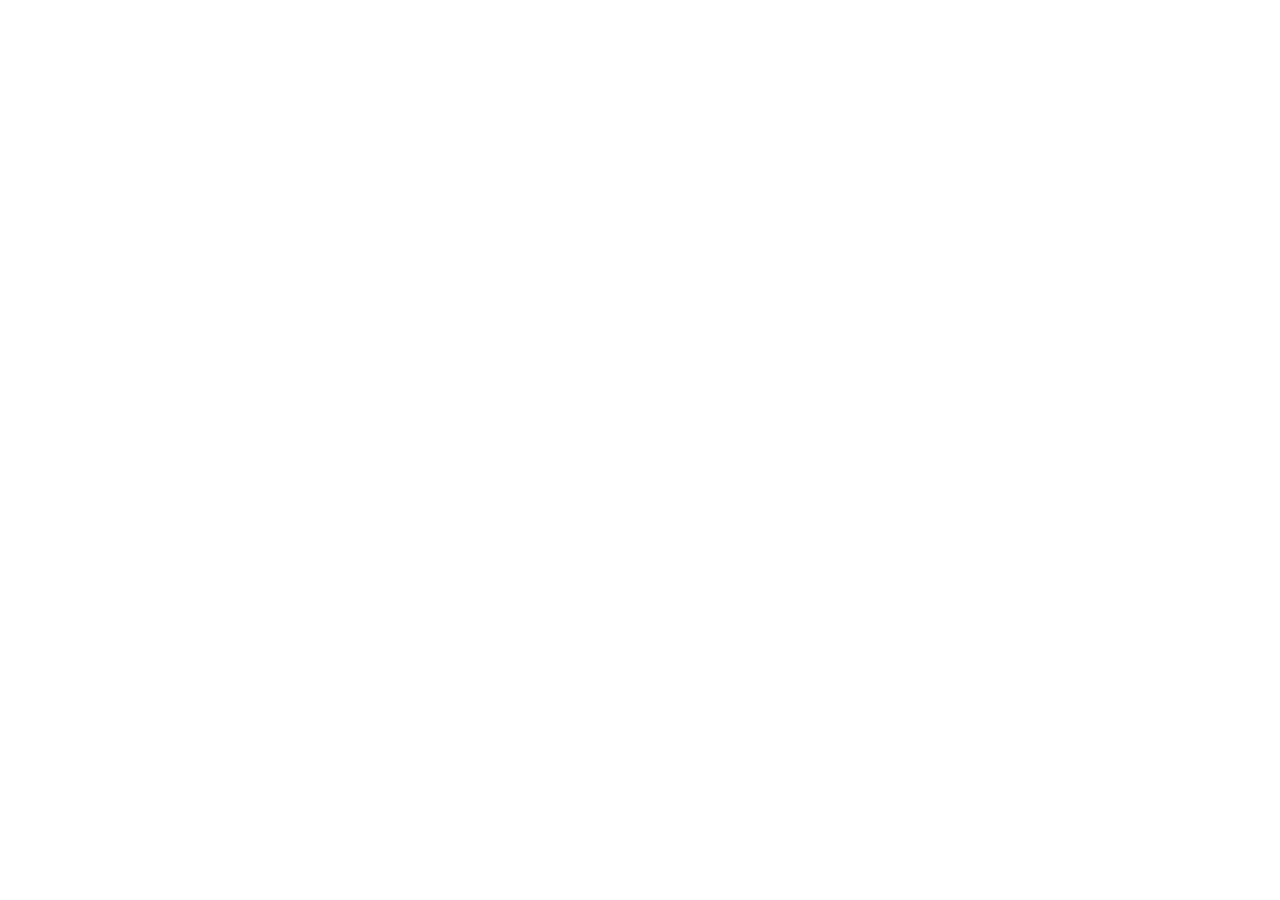
==== Exercise 4/Exercise 4.3/index.html @ e8a5cbc6 "Exercise 4.3" ====
<!DOCTYPE html>
<html lang="en">
<head>
    <meta charset="UTF-8">
    <meta name="viewport" content="width=device-width, initial-scale=1.0">
    <title>Exercise 4.3</title>

</head>
<body>
    <div class="responsive-svg-container">
        
    </div>

    <script src="https://d3js.org/d3.v7.min.js"></script>
    <script src="js/main.js"></script>
</body>
</html>
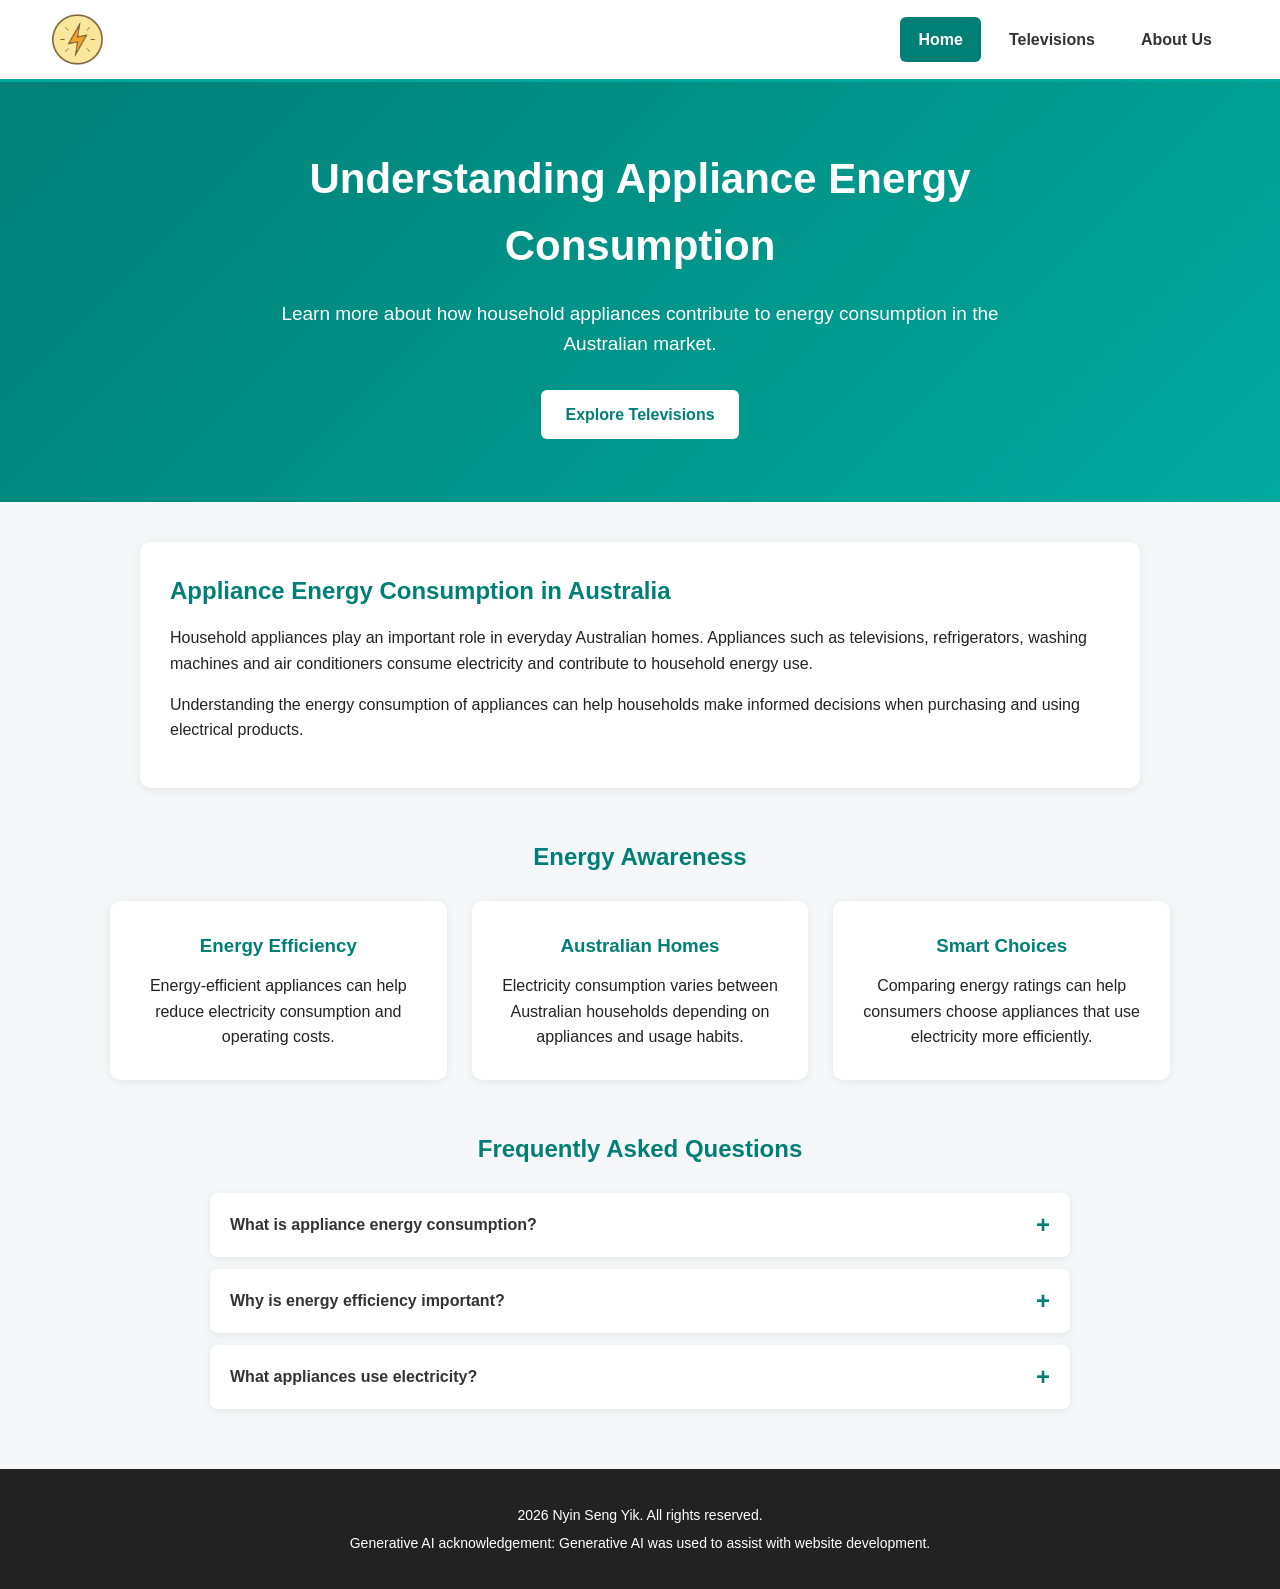
==== commit b883e434: "Exercise 4.3" ====
--- a/Exercise 4/Exercise 4.3/index.html
+++ b/Exercise 4/Exercise 4.3/index.html
@@ -3,13 +3,179 @@
 <head>
     <meta charset="UTF-8">
     <meta name="viewport" content="width=device-width, initial-scale=1.0">
-    <title>Exercise 4.3</title>
+    <title>PowerWise - Home</title>
+    <link rel="stylesheet" href="assets/css/style.css">
+</head>
 
-</head>
 <body>
-    <div class="responsive-svg-container">
-        
-    </div>
+
+    <!-- Navigation -->
+    <header>
+        <nav class="navbar">
+
+            <a href="index.html" class="logo-link">
+                <img src="assets/img/power.png" alt="PowerWise logo" class="logo">
+            </a>
+
+            <ul class="nav-links">
+                <li>
+                    <a href="index.html" class="active">Home</a>
+                </li>
+                <li>
+                    <a href="televisions.html">Televisions</a>
+                </li>
+                <li>
+                    <a href="about.html">About Us</a>
+                </li>
+            </ul>
+
+        </nav>
+    </header>
+
+    <!-- Main Content -->
+    <main>
+
+        <!-- Hero Section -->
+        <section class="hero">
+            <div class="hero-content">
+                <h1>Understanding Appliance Energy Consumption</h1>
+
+                <p>
+                    Learn more about how household appliances contribute
+                    to energy consumption in the Australian market.
+                </p>
+
+                <a href="televisions.html" class="button">
+                    Explore Televisions
+                </a>
+            </div>
+        </section>
+
+        <!-- Introduction -->
+        <section class="content-section">
+
+            <h2>Appliance Energy Consumption in Australia</h2>
+
+            <p>
+                Household appliances play an important role in everyday
+                Australian homes. Appliances such as televisions,
+                refrigerators, washing machines and air conditioners
+                consume electricity and contribute to household energy use.
+            </p>
+
+            <p>
+                Understanding the energy consumption of appliances can help
+                households make informed decisions when purchasing and using
+                electrical products.
+            </p>
+
+        </section>
+
+        <!-- Energy Information Cards -->
+        <section class="cards-section">
+
+            <h2>Energy Awareness</h2>
+
+            <div class="cards">
+
+                <article class="card">
+                    <h3>Energy Efficiency</h3>
+                    <p>
+                        Energy-efficient appliances can help reduce
+                        electricity consumption and operating costs.
+                    </p>
+                </article>
+
+                <article class="card">
+                    <h3>Australian Homes</h3>
+                    <p>
+                        Electricity consumption varies between Australian
+                        households depending on appliances and usage habits.
+                    </p>
+                </article>
+
+                <article class="card">
+                    <h3>Smart Choices</h3>
+                    <p>
+                        Comparing energy ratings can help consumers choose
+                        appliances that use electricity more efficiently.
+                    </p>
+                </article>
+
+            </div>
+
+        </section>
+
+        <div class="responsive-svg-container"></div>
+
+        <!-- FAQ -->
+        <section class="faq-section">
+
+            <h2>Frequently Asked Questions</h2>
+
+            <div class="faq-item">
+
+                <button class="faq-question">
+                    What is appliance energy consumption?
+                    <span>+</span>
+                </button>
+
+                <div class="faq-answer">
+                    <p>
+                        Appliance energy consumption refers to the amount
+                        of electrical energy an appliance uses while it is
+                        operating.
+                    </p>
+                </div>
+
+            </div>
+
+            <div class="faq-item">
+
+                <button class="faq-question">
+                    Why is energy efficiency important?
+                    <span>+</span>
+                </button>
+
+                <div class="faq-answer">
+                    <p>
+                        Energy efficiency can help reduce electricity use
+                        and may lower the environmental impact associated
+                        with household energy consumption.
+                    </p>
+                </div>
+
+            </div>
+
+            <div class="faq-item">
+
+                <button class="faq-question">
+                    What appliances use electricity?
+                    <span>+</span>
+                </button>
+
+                <div class="faq-answer">
+                    <p>
+                        Many household appliances use electricity,
+                        including televisions, refrigerators, washing
+                        machines, computers and air conditioners.
+                    </p>
+                </div>
+
+            </div>
+
+        </section>
+
+    </main>
+
+    <!-- Footer -->
+    <footer>
+        <p> 2026 Nyin Seng Yik. All rights reserved.</p>
+        <p>
+            Generative AI acknowledgement:
+            Generative AI was used to assist with website development.
+        </p>
+    </footer>
 
     <script src="https://d3js.org/d3.v7.min.js"></script>
     <script src="js/main.js"></script>
--- a/Exercise 4/Exercise 4.3/assets/css/style.css
+++ b/Exercise 4/Exercise 4.3/assets/css/style.css
@@ -0,0 +1,414 @@
+/* =========================
+   General Styles
+   ========================= */
+
+* {
+    box-sizing: border-box;
+    margin: 0;
+    padding: 0;
+}
+
+body {
+    font-family: Arial, Helvetica, sans-serif;
+    line-height: 1.6;
+    background-color: #f5f7f8;
+    color: #222;
+}
+
+/* =========================
+   Navigation
+   ========================= */
+
+.navbar {
+    display: flex;
+    align-items: center;
+    justify-content: space-between;
+
+    padding: 12px 50px;
+
+    background-color: #ffffff;
+
+    border-bottom: 3px solid #00a99d;
+
+    box-shadow: 0 2px 8px rgba(0, 0, 0, 0.08);
+}
+
+.logo-link {
+    display: flex;
+    align-items: center;
+}
+
+.logo {
+    width: 55px;
+    height: 55px;
+    object-fit: contain;
+
+    transition: transform 0.3s ease;
+}
+
+/* Logo hover effect */
+.logo-link:hover .logo {
+    transform: scale(1.1);
+}
+
+/* Navigation links */
+
+.nav-links {
+    display: flex;
+    list-style: none;
+    gap: 10px;
+}
+
+.nav-links a {
+    display: block;
+
+    padding: 10px 18px;
+
+    color: #333;
+    text-decoration: none;
+
+    font-weight: bold;
+
+    border-radius: 6px;
+
+    transition:
+        background-color 0.3s ease,
+        color 0.3s ease;
+}
+
+/* Mouse-over effect */
+.nav-links a:hover {
+    background-color: #00a99d;
+    color: white;
+}
+
+/* Current page */
+.nav-links a.active {
+    background-color: #007f76;
+    color: white;
+}
+
+/* =========================
+   Hero
+   ========================= */
+
+.hero {
+    min-height: 420px;
+
+    display: flex;
+    align-items: center;
+    justify-content: center;
+
+    text-align: center;
+
+    padding: 60px 20px;
+
+    background: linear-gradient(
+        135deg,
+        #007f76,
+        #00a99d
+    );
+
+    color: white;
+}
+
+.hero-content {
+    max-width: 800px;
+}
+
+.hero h1 {
+    font-size: 42px;
+    margin-bottom: 20px;
+}
+
+.hero p {
+    font-size: 19px;
+    margin-bottom: 30px;
+}
+
+/* =========================
+   Buttons
+   ========================= */
+
+.button {
+    display: inline-block;
+
+    padding: 12px 24px;
+
+    background-color: white;
+    color: #007f76;
+
+    text-decoration: none;
+
+    font-weight: bold;
+
+    border-radius: 6px;
+
+    transition: all 0.3s ease;
+}
+
+.button:hover {
+    background-color: #222;
+    color: white;
+    transform: translateY(-2px);
+}
+
+/* =========================
+   Page Header
+   ========================= */
+
+.page-header {
+    text-align: center;
+
+    padding: 70px 20px;
+
+    background: linear-gradient(
+        135deg,
+        #007f76,
+        #00a99d
+    );
+
+    color: white;
+}
+
+.page-header h1 {
+    font-size: 40px;
+    margin-bottom: 10px;
+}
+
+/* =========================
+   Content
+   ========================= */
+
+.content-section {
+    max-width: 1000px;
+
+    margin: 40px auto;
+
+    padding: 30px;
+
+    background-color: white;
+
+    border-radius: 10px;
+
+    box-shadow: 0 2px 10px rgba(0, 0, 0, 0.08);
+}
+
+.content-section h2 {
+    margin-bottom: 15px;
+
+    color: #007f76;
+}
+
+.content-section p {
+    margin-bottom: 15px;
+}
+
+/* =========================
+   Cards
+   ========================= */
+
+.cards-section {
+    max-width: 1100px;
+
+    margin: 50px auto;
+
+    padding: 0 20px;
+
+    text-align: center;
+}
+
+.cards-section h2 {
+    color: #007f76;
+
+    margin-bottom: 25px;
+}
+
+.cards {
+    display: grid;
+
+    grid-template-columns: repeat(3, 1fr);
+
+    gap: 25px;
+}
+
+.card {
+    background-color: white;
+
+    padding: 30px;
+
+    border-radius: 10px;
+
+    box-shadow: 0 2px 10px rgba(0, 0, 0, 0.08);
+
+    transition:
+        transform 0.3s ease,
+        box-shadow 0.3s ease;
+}
+
+.card:hover {
+    transform: translateY(-5px);
+
+    box-shadow: 0 5px 15px rgba(0, 0, 0, 0.15);
+}
+
+.card h3 {
+    color: #007f76;
+
+    margin-bottom: 12px;
+}
+
+/* =========================
+   Highlight Section
+   ========================= */
+
+.highlight {
+    border-left: 5px solid #00a99d;
+}
+
+/* =========================
+   FAQ
+   ========================= */
+
+.faq-section {
+    max-width: 900px;
+
+    margin: 50px auto;
+
+    padding: 0 20px;
+}
+
+.faq-section h2 {
+    text-align: center;
+
+    color: #007f76;
+
+    margin-bottom: 25px;
+}
+
+.faq-item {
+    margin-bottom: 12px;
+
+    background-color: white;
+
+    border-radius: 8px;
+
+    overflow: hidden;
+
+    box-shadow: 0 2px 8px rgba(0, 0, 0, 0.08);
+}
+
+.faq-question {
+    width: 100%;
+
+    display: flex;
+
+    justify-content: space-between;
+    align-items: center;
+
+    padding: 18px 20px;
+
+    border: none;
+
+    background-color: white;
+
+    color: #333;
+
+    font-size: 16px;
+
+    font-weight: bold;
+
+    text-align: left;
+
+    cursor: pointer;
+}
+
+.faq-question:hover {
+    background-color: #eef9f8;
+}
+
+.faq-question span {
+    font-size: 24px;
+
+    color: #007f76;
+}
+
+/* Hidden by default */
+.faq-answer {
+    display: none;
+
+    padding: 0 20px 20px;
+
+    color: #555;
+}
+
+/* Open FAQ */
+.faq-item.open .faq-answer {
+    display: block;
+}
+
+.faq-item.open .faq-question span {
+    transform: rotate(45deg);
+}
+
+/* =========================
+   Footer
+   ========================= */
+
+footer {
+    margin-top: 60px;
+
+    padding: 30px 20px;
+
+    background-color: #222;
+
+    color: white;
+
+    text-align: center;
+
+    font-size: 14px;
+}
+
+footer p {
+    margin: 5px 0;
+}
+
+/* =========================
+   Responsive Design
+   ========================= */
+
+@media (max-width: 768px) {
+
+    .navbar {
+        flex-direction: column;
+
+        gap: 15px;
+
+        padding: 15px;
+    }
+
+    .nav-links {
+        flex-wrap: wrap;
+
+        justify-content: center;
+    }
+
+    .hero h1 {
+        font-size: 32px;
+    }
+
+    .cards {
+        grid-template-columns: 1fr;
+    }
+
+    .content-section {
+        margin: 25px 15px;
+    }
+}
+
+.responsive-svg-container {
+    margin-right: auto;
+    margin-left: auto;
+    width: 100%;
+    max-width: 1200px;
+}
